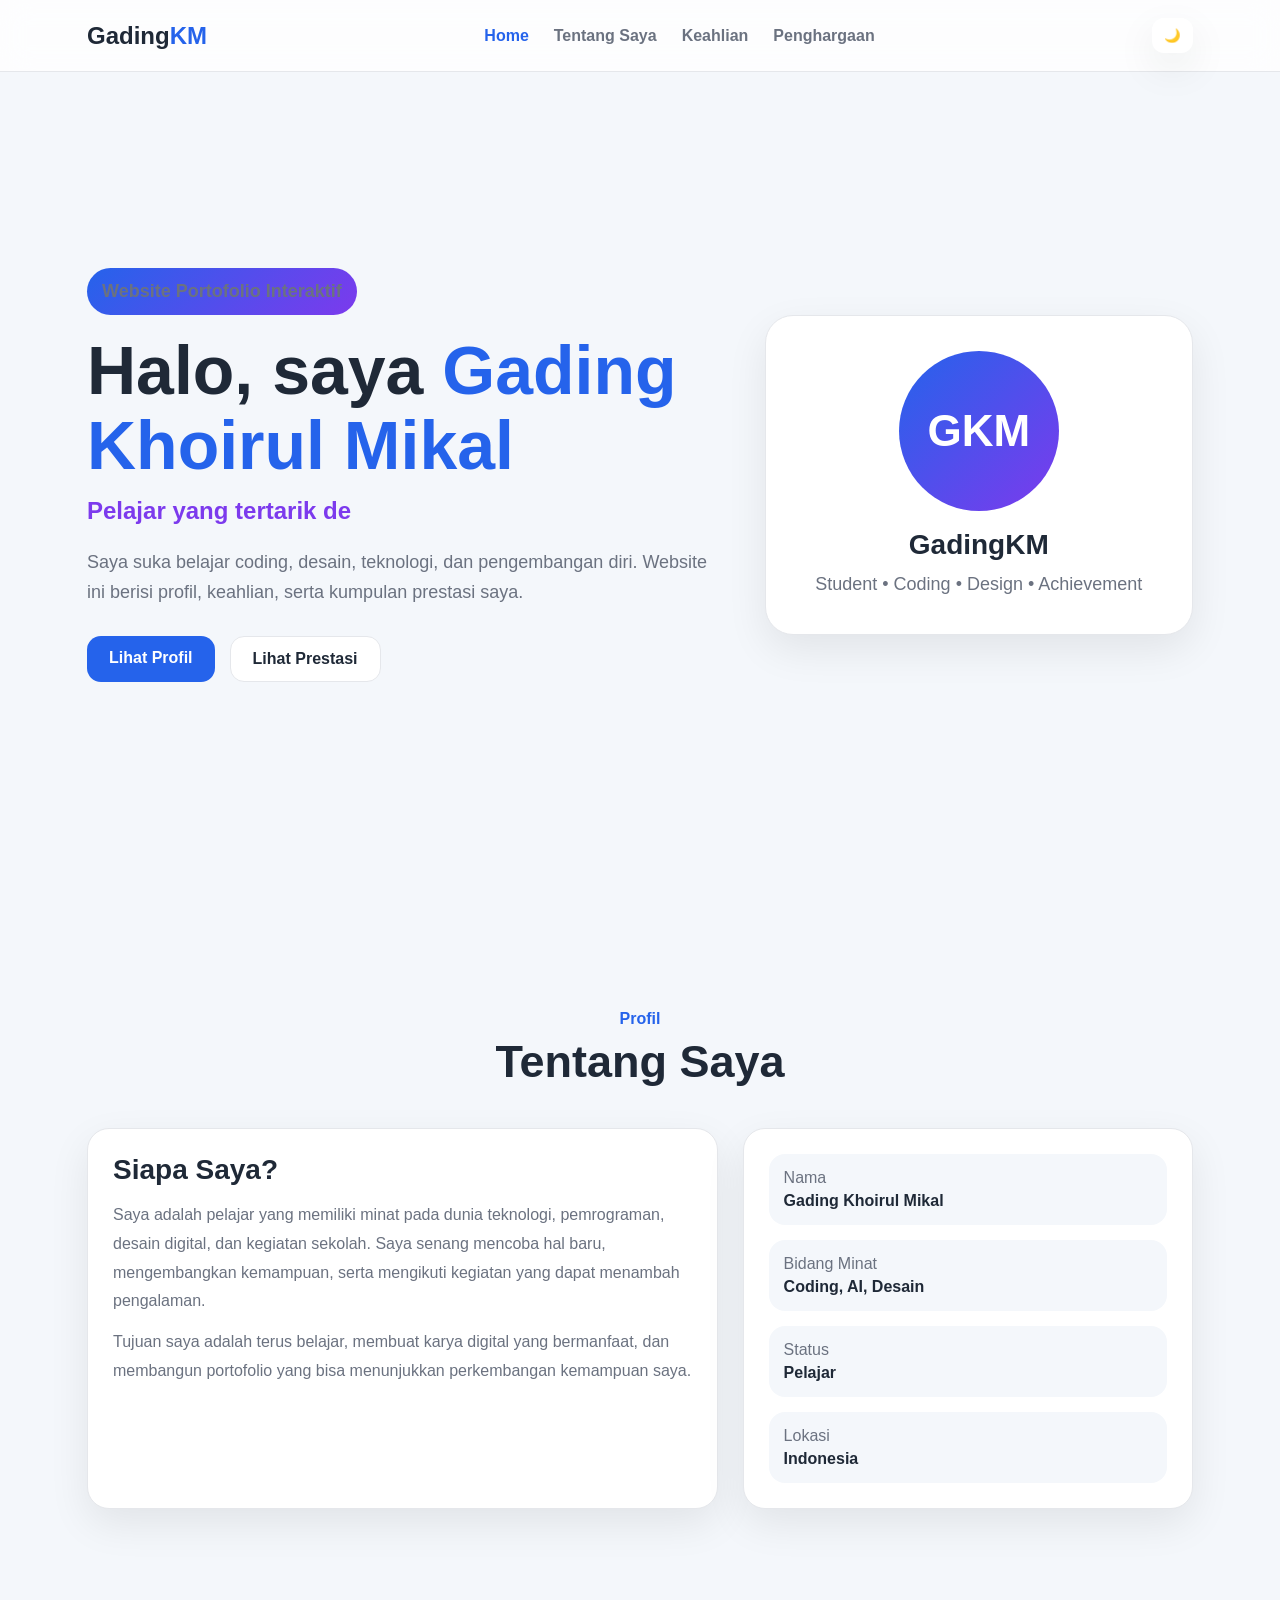
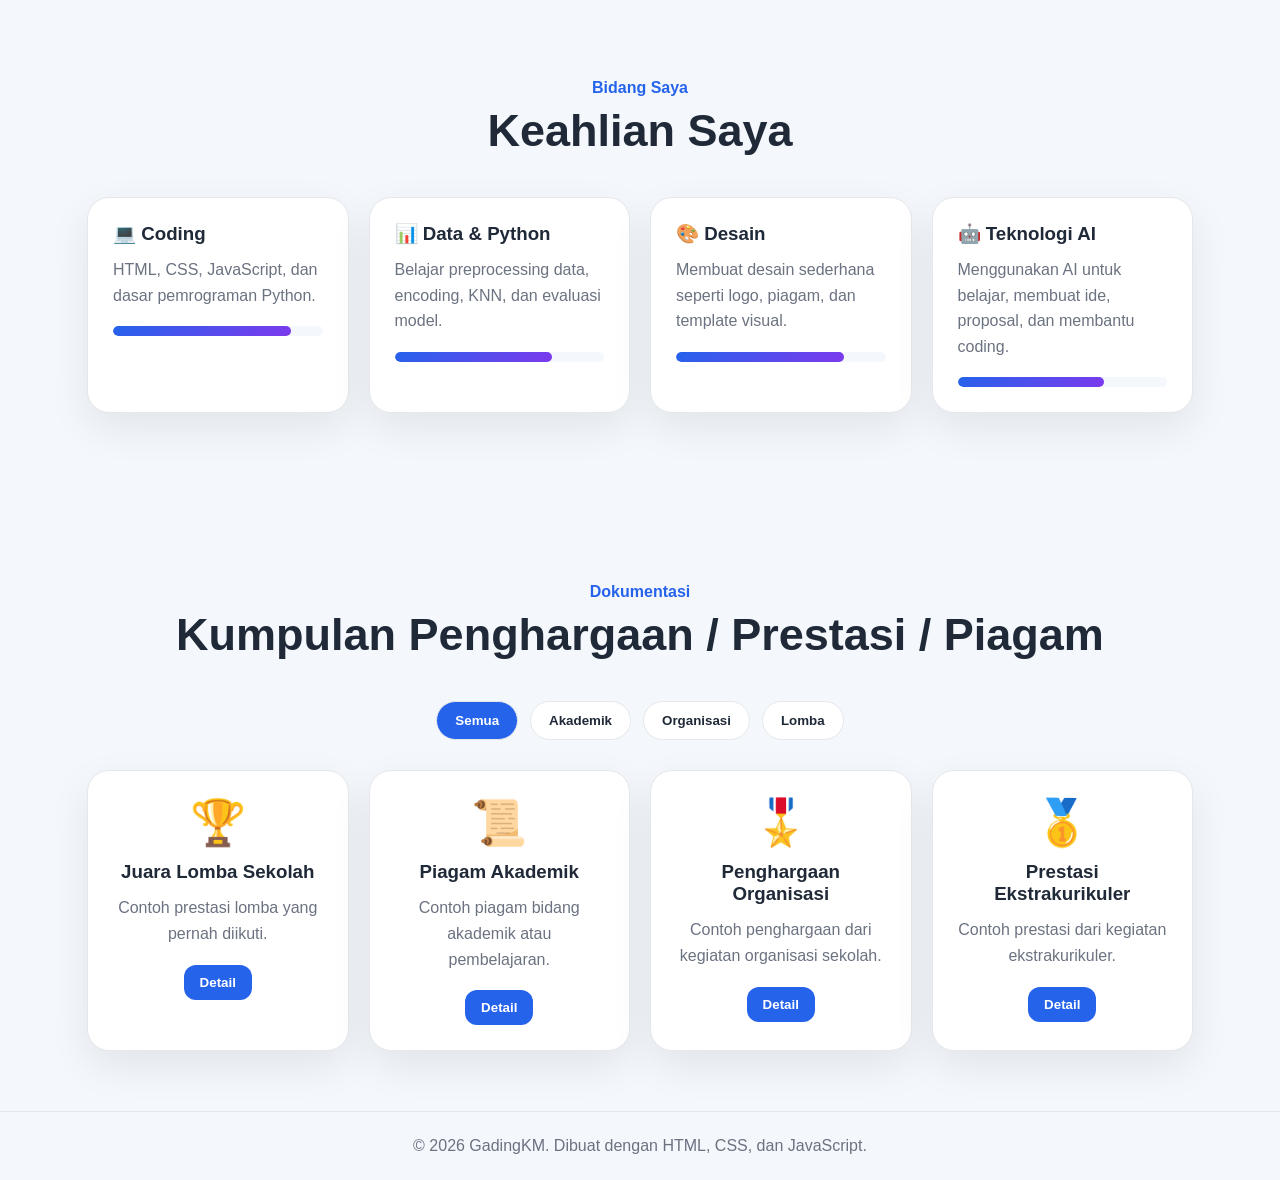
==== index.html @ 6a940c37 "Add files via upload" ====
<!DOCTYPE html>
<html lang="id">
<head>
  <meta charset="UTF-8" />
  <meta name="viewport" content="width=device-width, initial-scale=1.0" />
  <title>Portofolio GadingKM</title>
  <link rel="stylesheet" href="style.css" />
</head>
<body>

  <header class="header">
    <nav class="navbar">
      <a href="#home" class="logo">Gading<span>KM</span></a>

      <button class="menu-toggle" id="menuToggle">☰</button>

      <ul class="nav-menu" id="navMenu">
        <li><a href="#home" class="nav-link active">Home</a></li>
        <li><a href="#tentang" class="nav-link">Tentang Saya</a></li>
        <li><a href="#keahlian" class="nav-link">Keahlian</a></li>
        <li><a href="#prestasi" class="nav-link">Penghargaan</a></li>
      </ul>

      <button class="theme-btn" id="themeBtn">🌙</button>
    </nav>
  </header>

  <main>

    <!-- HOME -->
    <section class="hero section" id="home">
      <div class="hero-content reveal">
        <p class="badge">Website Portofolio Interaktif</p>
        <h1>Halo, saya <span>Gading Khoirul Mikal</span></h1>
        <h2 id="typingText">Pelajar yang tertarik dengan teknologi</h2>
        <p>
          Saya suka belajar coding, desain, teknologi, dan pengembangan diri.
          Website ini berisi profil, keahlian, serta kumpulan prestasi saya.
        </p>

        <div class="hero-buttons">
          <a href="#tentang" class="btn primary">Lihat Profil</a>
          <a href="#prestasi" class="btn secondary">Lihat Prestasi</a>
        </div>
      </div>

      <div class="hero-card reveal">
        <div class="profile-circle">GKM</div>
        <h3>GadingKM</h3>
        <p>Student • Coding • Design • Achievement</p>
      </div>
    </section>

    <!-- TENTANG SAYA -->
    <section class="section about" id="tentang">
      <div class="section-title reveal">
        <p>Profil</p>
        <h2>Tentang Saya</h2>
      </div>

      <div class="about-grid">
        <div class="about-text reveal">
          <h3>Siapa Saya?</h3>
          <p>
            Saya adalah pelajar yang memiliki minat pada dunia teknologi,
            pemrograman, desain digital, dan kegiatan sekolah. Saya senang
            mencoba hal baru, mengembangkan kemampuan, serta mengikuti kegiatan
            yang dapat menambah pengalaman.
          </p>
          <p>
            Tujuan saya adalah terus belajar, membuat karya digital yang bermanfaat,
            dan membangun portofolio yang bisa menunjukkan perkembangan kemampuan saya.
          </p>
        </div>

        <div class="info-box reveal">
          <div>
            <span>Nama</span>
            <b>Gading Khoirul Mikal</b>
          </div>
          <div>
            <span>Bidang Minat</span>
            <b>Coding, AI, Desain</b>
          </div>
          <div>
            <span>Status</span>
            <b>Pelajar</b>
          </div>
          <div>
            <span>Lokasi</span>
            <b>Indonesia</b>
          </div>
        </div>
      </div>
    </section>

    <!-- KEAHLIAN -->
    <section class="section skills" id="keahlian">
      <div class="section-title reveal">
        <p>Bidang Saya</p>
        <h2>Keahlian Saya</h2>
      </div>

      <div class="skill-grid">
        <div class="skill-card reveal">
          <h3>💻 Coding</h3>
          <p>HTML, CSS, JavaScript, dan dasar pemrograman Python.</p>
          <div class="progress"><span style="width: 85%"></span></div>
        </div>

        <div class="skill-card reveal">
          <h3>📊 Data & Python</h3>
          <p>Belajar preprocessing data, encoding, KNN, dan evaluasi model.</p>
          <div class="progress"><span style="width: 75%"></span></div>
        </div>

        <div class="skill-card reveal">
          <h3>🎨 Desain</h3>
          <p>Membuat desain sederhana seperti logo, piagam, dan template visual.</p>
          <div class="progress"><span style="width: 80%"></span></div>
        </div>

        <div class="skill-card reveal">
          <h3>🤖 Teknologi AI</h3>
          <p>Menggunakan AI untuk belajar, membuat ide, proposal, dan membantu coding.</p>
          <div class="progress"><span style="width: 70%"></span></div>
        </div>
      </div>
    </section>

    <!-- PRESTASI -->
    <section class="section awards" id="prestasi">
      <div class="section-title reveal">
        <p>Dokumentasi</p>
        <h2>Kumpulan Penghargaan / Prestasi / Piagam</h2>
      </div>

      <div class="filter-buttons reveal">
        <button class="filter-btn active" data-filter="semua">Semua</button>
        <button class="filter-btn" data-filter="akademik">Akademik</button>
        <button class="filter-btn" data-filter="organisasi">Organisasi</button>
        <button class="filter-btn" data-filter="lomba">Lomba</button>
      </div>

      <div class="award-grid">
        <div class="award-card reveal" data-category="lomba">
          <div class="award-icon">🏆</div>
          <h3>Juara Lomba Sekolah</h3>
          <p>Contoh prestasi lomba yang pernah diikuti.</p>
          <button onclick="openModal('Juara Lomba Sekolah', 'Isi dengan detail lomba, tahun, tingkat lomba, dan posisi juara.')">Detail</button>
        </div>

        <div class="award-card reveal" data-category="akademik">
          <div class="award-icon">📜</div>
          <h3>Piagam Akademik</h3>
          <p>Contoh piagam bidang akademik atau pembelajaran.</p>
          <button onclick="openModal('Piagam Akademik', 'Isi dengan nama penghargaan akademik, penyelenggara, dan tahun.')">Detail</button>
        </div>

        <div class="award-card reveal" data-category="organisasi">
          <div class="award-icon">🎖️</div>
          <h3>Penghargaan Organisasi</h3>
          <p>Contoh penghargaan dari kegiatan organisasi sekolah.</p>
          <button onclick="openModal('Penghargaan Organisasi', 'Isi dengan pengalaman organisasi, jabatan, dan kontribusi kamu.')">Detail</button>
        </div>

        <div class="award-card reveal" data-category="lomba">
          <div class="award-icon">🥇</div>
          <h3>Prestasi Ekstrakurikuler</h3>
          <p>Contoh prestasi dari kegiatan ekstrakurikuler.</p>
          <button onclick="openModal('Prestasi Ekstrakurikuler', 'Isi dengan nama ekstrakurikuler, lomba, dan hasil yang dicapai.')">Detail</button>
        </div>
      </div>
    </section>

  </main>

  <footer class="footer">
    <p>© 2026 GadingKM. Dibuat dengan HTML, CSS, dan JavaScript.</p>
  </footer>

  <!-- MODAL -->
  <div class="modal" id="modal">
    <div class="modal-content">
      <button class="close-btn" onclick="closeModal()">×</button>
      <h3 id="modalTitle"></h3>
      <p id="modalText"></p>
    </div>
  </div>

  <script src="script.js"></script>
</body>
</html>
---- style.css ----
* {
  margin: 0;
  padding: 0;
  box-sizing: border-box;
  font-family: 'Segoe UI', Arial, sans-serif;
}

:root {
  --bg: #f4f7fb;
  --card: #ffffff;
  --text: #1f2937;
  --muted: #6b7280;
  --primary: #2563eb;
  --secondary: #7c3aed;
  --border: #e5e7eb;
  --shadow: 0 15px 40px rgba(0,0,0,0.08);
}

body.dark {
  --bg: #0f172a;
  --card: #111827;
  --text: #f9fafb;
  --muted: #cbd5e1;
  --primary: #60a5fa;
  --secondary: #a78bfa;
  --border: #334155;
  --shadow: 0 15px 40px rgba(0,0,0,0.35);
}

html {
  scroll-behavior: smooth;
}

body {
  background: var(--bg);
  color: var(--text);
  transition: 0.3s;
}

.header {
  position: fixed;
  width: 100%;
  top: 0;
  z-index: 1000;
  background: rgba(255,255,255,0.78);
  backdrop-filter: blur(15px);
  border-bottom: 1px solid var(--border);
}

body.dark .header {
  background: rgba(15,23,42,0.78);
}

.navbar {
  max-width: 1150px;
  margin: auto;
  padding: 18px 22px;
  display: flex;
  justify-content: space-between;
  align-items: center;
}

.logo {
  text-decoration: none;
  color: var(--text);
  font-size: 24px;
  font-weight: 800;
}

.logo span {
  color: var(--primary);
}

.nav-menu {
  display: flex;
  list-style: none;
  gap: 25px;
}

.nav-link {
  text-decoration: none;
  color: var(--muted);
  font-weight: 600;
  transition: 0.3s;
}

.nav-link:hover,
.nav-link.active {
  color: var(--primary);
}

.theme-btn,
.menu-toggle {
  border: none;
  background: var(--card);
  color: var(--text);
  padding: 10px 12px;
  border-radius: 12px;
  cursor: pointer;
  box-shadow: var(--shadow);
}

.menu-toggle {
  display: none;
}

.section {
  max-width: 1150px;
  margin: auto;
  padding: 110px 22px 60px;
}

.hero {
  min-height: 100vh;
  display: grid;
  grid-template-columns: 1.5fr 1fr;
  align-items: center;
  gap: 35px;
}

.badge {
  display: inline-block;
  padding: 8px 15px;
  border-radius: 999px;
  background: linear-gradient(135deg, var(--primary), var(--secondary));
  color: white;
  font-weight: 700;
  margin-bottom: 18px;
}

.hero h1 {
  font-size: clamp(38px, 6vw, 68px);
  line-height: 1.1;
  margin-bottom: 14px;
}

.hero h1 span {
  color: var(--primary);
}

.hero h2 {
  color: var(--secondary);
  margin-bottom: 18px;
  min-height: 32px;
}

.hero p {
  color: var(--muted);
  font-size: 18px;
  line-height: 1.7;
}

.hero-buttons {
  display: flex;
  gap: 15px;
  margin-top: 28px;
  flex-wrap: wrap;
}

.btn {
  text-decoration: none;
  padding: 13px 22px;
  border-radius: 14px;
  font-weight: 700;
  transition: 0.3s;
}

.btn.primary {
  background: var(--primary);
  color: white;
}

.btn.secondary {
  background: var(--card);
  color: var(--text);
  border: 1px solid var(--border);
}

.btn:hover {
  transform: translateY(-4px);
}

.hero-card {
  background: var(--card);
  padding: 35px;
  border-radius: 28px;
  box-shadow: var(--shadow);
  text-align: center;
  border: 1px solid var(--border);
}

.profile-circle {
  width: 160px;
  height: 160px;
  margin: auto;
  border-radius: 50%;
  display: grid;
  place-items: center;
  font-size: 44px;
  font-weight: 900;
  color: white;
  background: linear-gradient(135deg, var(--primary), var(--secondary));
  margin-bottom: 18px;
}

.hero-card h3 {
  font-size: 28px;
  margin-bottom: 8px;
}

.section-title {
  text-align: center;
  margin-bottom: 40px;
}

.section-title p {
  color: var(--primary);
  font-weight: 800;
  margin-bottom: 8px;
}

.section-title h2 {
  font-size: clamp(30px, 4vw, 45px);
}

.about-grid {
  display: grid;
  grid-template-columns: 1.4fr 1fr;
  gap: 25px;
}

.about-text,
.info-box,
.skill-card,
.award-card {
  background: var(--card);
  border: 1px solid var(--border);
  border-radius: 22px;
  padding: 25px;
  box-shadow: var(--shadow);
}

.about-text h3 {
  font-size: 28px;
  margin-bottom: 15px;
}

.about-text p {
  color: var(--muted);
  line-height: 1.8;
  margin-bottom: 12px;
}

.info-box {
  display: grid;
  gap: 15px;
}

.info-box div {
  padding: 15px;
  border-radius: 16px;
  background: var(--bg);
}

.info-box span {
  display: block;
  color: var(--muted);
  margin-bottom: 5px;
}

.skill-grid,
.award-grid {
  display: grid;
  grid-template-columns: repeat(4, 1fr);
  gap: 20px;
}

.skill-card h3,
.award-card h3 {
  margin-bottom: 12px;
}

.skill-card p,
.award-card p {
  color: var(--muted);
  line-height: 1.6;
}

.progress {
  width: 100%;
  height: 10px;
  background: var(--bg);
  border-radius: 999px;
  margin-top: 18px;
  overflow: hidden;
}

.progress span {
  display: block;
  height: 100%;
  background: linear-gradient(135deg, var(--primary), var(--secondary));
  border-radius: 999px;
}

.filter-buttons {
  display: flex;
  justify-content: center;
  flex-wrap: wrap;
  gap: 12px;
  margin-bottom: 30px;
}

.filter-btn {
  border: 1px solid var(--border);
  background: var(--card);
  color: var(--text);
  padding: 11px 18px;
  border-radius: 999px;
  cursor: pointer;
  font-weight: 700;
  transition: 0.3s;
}

.filter-btn.active,
.filter-btn:hover {
  background: var(--primary);
  color: white;
}

.award-card {
  text-align: center;
  transition: 0.3s;
}

.award-card:hover {
  transform: translateY(-7px);
}

.award-icon {
  font-size: 45px;
  margin-bottom: 12px;
}

.award-card button {
  margin-top: 18px;
  border: none;
  background: var(--primary);
  color: white;
  padding: 10px 16px;
  border-radius: 12px;
  cursor: pointer;
  font-weight: 700;
}

.footer {
  text-align: center;
  padding: 25px;
  color: var(--muted);
  border-top: 1px solid var(--border);
}

.modal {
  position: fixed;
  inset: 0;
  background: rgba(0,0,0,0.55);
  display: none;
  align-items: center;
  justify-content: center;
  z-index: 2000;
  padding: 20px;
}

.modal.show {
  display: flex;
}

.modal-content {
  width: min(520px, 100%);
  background: var(--card);
  color: var(--text);
  padding: 30px;
  border-radius: 24px;
  position: relative;
  box-shadow: var(--shadow);
}

.modal-content h3 {
  margin-bottom: 12px;
  color: var(--primary);
}

.modal-content p {
  color: var(--muted);
  line-height: 1.7;
}

.close-btn {
  position: absolute;
  right: 18px;
  top: 14px;
  border: none;
  background: transparent;
  color: var(--text);
  font-size: 30px;
  cursor: pointer;
}

.reveal {
  opacity: 0;
  transform: translateY(30px);
  transition: 0.8s;
}

.reveal.active {
  opacity: 1;
  transform: translateY(0);
}

@media (max-width: 900px) {
  .hero,
  .about-grid {
    grid-template-columns: 1fr;
  }

  .skill-grid,
  .award-grid {
    grid-template-columns: repeat(2, 1fr);
  }

  .hero {
    padding-top: 130px;
    text-align: center;
  }

  .hero-buttons {
    justify-content: center;
  }
}

@media (max-width: 650px) {
  .menu-toggle {
    display: block;
  }

  .nav-menu {
    position: absolute;
    top: 72px;
    right: 20px;
    width: 220px;
    background: var(--card);
    border: 1px solid var(--border);
    border-radius: 18px;
    box-shadow: var(--shadow);
    flex-direction: column;
    padding: 18px;
    display: none;
  }

  .nav-menu.show {
    display: flex;
  }

  .skill-grid,
  .award-grid {
    grid-template-columns: 1fr;
  }

  .section {
    padding-left: 18px;
    padding-right: 18px;
  }
}
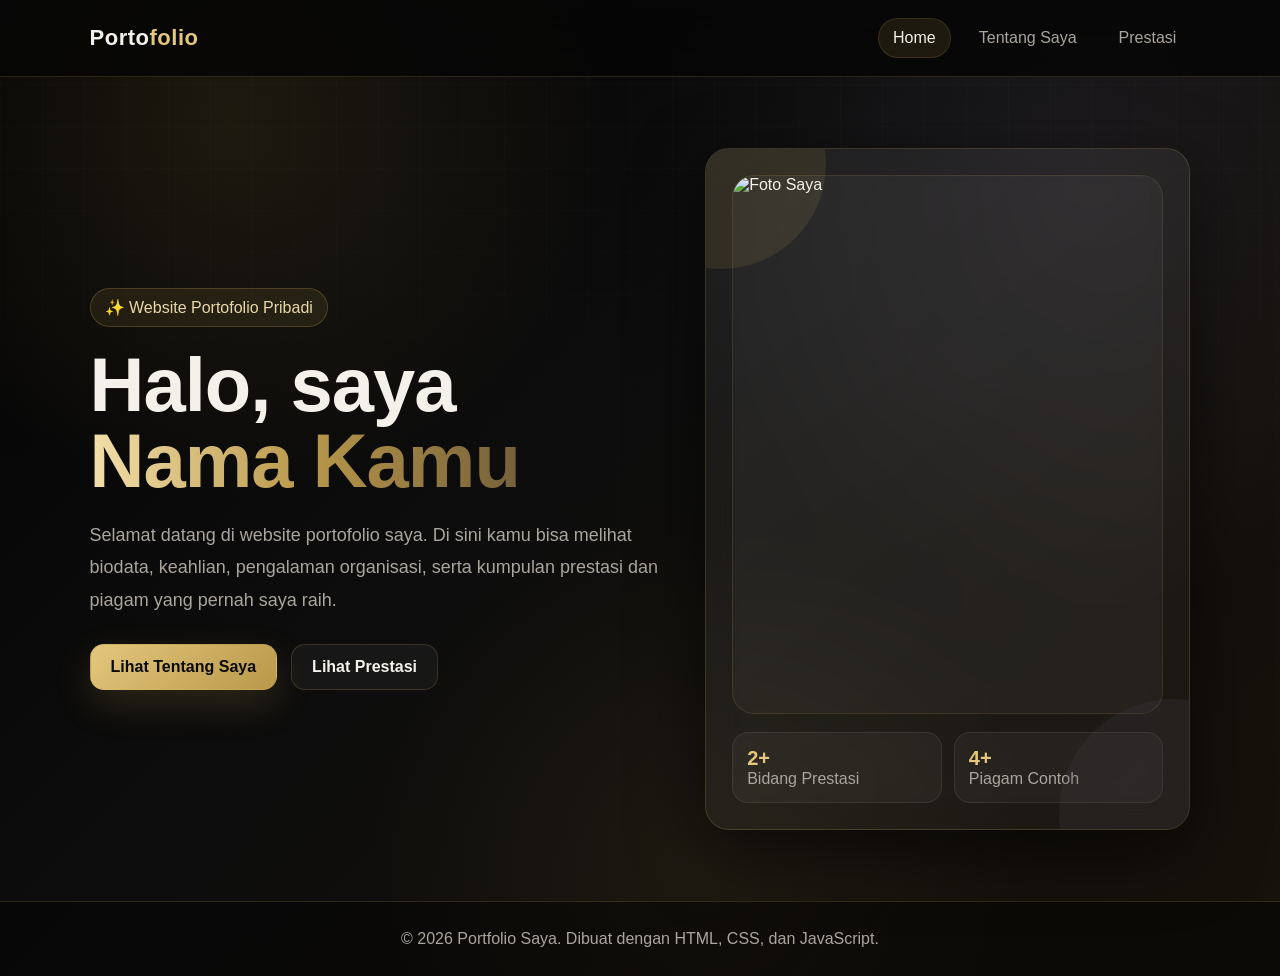
==== commit 802c8482: "Add files via upload" ====
--- a/index.html
+++ b/index.html
@@ -1,193 +1,56 @@
 <!DOCTYPE html>
 <html lang="id">
 <head>
-  <meta charset="UTF-8" />
-  <meta name="viewport" content="width=device-width, initial-scale=1.0" />
-  <title>Portofolio GadingKM</title>
-  <link rel="stylesheet" href="style.css" />
+  <meta charset="UTF-8">
+  <meta name="viewport" content="width=device-width, initial-scale=1.0">
+  <title>Home | Website Portofolio</title>
+  <link rel="stylesheet" href="style.css">
 </head>
 <body>
 
-  <header class="header">
-    <nav class="navbar">
-      <a href="#home" class="logo">Gading<span>KM</span></a>
+<header class="navbar">
+  <a class="logo" href="index.html">Porto<span>folio</span></a>
+  <button class="menu-toggle" aria-label="Buka menu">☰</button>
+  <nav class="nav-links">
+    <a href="index.html">Home</a>
+    <a href="tentang.html">Tentang Saya</a>
+    <a href="prestasi.html">Prestasi</a>
+  </nav>
+</header>
 
-      <button class="menu-toggle" id="menuToggle">☰</button>
 
-      <ul class="nav-menu" id="navMenu">
-        <li><a href="#home" class="nav-link active">Home</a></li>
-        <li><a href="#tentang" class="nav-link">Tentang Saya</a></li>
-        <li><a href="#keahlian" class="nav-link">Keahlian</a></li>
-        <li><a href="#prestasi" class="nav-link">Penghargaan</a></li>
-      </ul>
-
-      <button class="theme-btn" id="themeBtn">🌙</button>
-    </nav>
-  </header>
-
-  <main>
-
-    <!-- HOME -->
-    <section class="hero section" id="home">
-      <div class="hero-content reveal">
-        <p class="badge">Website Portofolio Interaktif</p>
-        <h1>Halo, saya <span>Gading Khoirul Mikal</span></h1>
-        <h2 id="typingText">Pelajar yang tertarik dengan teknologi</h2>
-        <p>
-          Saya suka belajar coding, desain, teknologi, dan pengembangan diri.
-          Website ini berisi profil, keahlian, serta kumpulan prestasi saya.
-        </p>
-
-        <div class="hero-buttons">
-          <a href="#tentang" class="btn primary">Lihat Profil</a>
-          <a href="#prestasi" class="btn secondary">Lihat Prestasi</a>
-        </div>
-      </div>
-
-      <div class="hero-card reveal">
-        <div class="profile-circle">GKM</div>
-        <h3>GadingKM</h3>
-        <p>Student • Coding • Design • Achievement</p>
+  <main class="container hero">
+    <section>
+      <div class="badge">✨ Website Portofolio Pribadi</div>
+      <h1>Halo, saya <span class="gradient-text" data-profile-name>Nama Kamu</span></h1>
+      <p>
+        Selamat datang di website portofolio saya. Di sini kamu bisa melihat
+        biodata, keahlian, pengalaman organisasi, serta kumpulan prestasi dan piagam
+        yang pernah saya raih.
+      </p>
+      <div class="hero-actions">
+        <a class="btn primary" href="tentang.html">Lihat Tentang Saya</a>
+        <a class="btn secondary" href="prestasi.html">Lihat Prestasi</a>
       </div>
     </section>
 
-    <!-- TENTANG SAYA -->
-    <section class="section about" id="tentang">
-      <div class="section-title reveal">
-        <p>Profil</p>
-        <h2>Tentang Saya</h2>
+    <aside class="hero-card">
+      <div class="profile-preview">
+        <img data-profile-photo src="assets/foto-saya.svg" alt="Foto Saya">
       </div>
-
-      <div class="about-grid">
-        <div class="about-text reveal">
-          <h3>Siapa Saya?</h3>
-          <p>
-            Saya adalah pelajar yang memiliki minat pada dunia teknologi,
-            pemrograman, desain digital, dan kegiatan sekolah. Saya senang
-            mencoba hal baru, mengembangkan kemampuan, serta mengikuti kegiatan
-            yang dapat menambah pengalaman.
-          </p>
-          <p>
-            Tujuan saya adalah terus belajar, membuat karya digital yang bermanfaat,
-            dan membangun portofolio yang bisa menunjukkan perkembangan kemampuan saya.
-          </p>
-        </div>
-
-        <div class="info-box reveal">
-          <div>
-            <span>Nama</span>
-            <b>Gading Khoirul Mikal</b>
-          </div>
-          <div>
-            <span>Bidang Minat</span>
-            <b>Coding, AI, Desain</b>
-          </div>
-          <div>
-            <span>Status</span>
-            <b>Pelajar</b>
-          </div>
-          <div>
-            <span>Lokasi</span>
-            <b>Indonesia</b>
-          </div>
-        </div>
+      <div class="small-info">
+        <div><b>2+</b><span>Bidang Prestasi</span></div>
+        <div><b>4+</b><span>Piagam Contoh</span></div>
       </div>
-    </section>
-
-    <!-- KEAHLIAN -->
-    <section class="section skills" id="keahlian">
-      <div class="section-title reveal">
-        <p>Bidang Saya</p>
-        <h2>Keahlian Saya</h2>
-      </div>
-
-      <div class="skill-grid">
-        <div class="skill-card reveal">
-          <h3>💻 Coding</h3>
-          <p>HTML, CSS, JavaScript, dan dasar pemrograman Python.</p>
-          <div class="progress"><span style="width: 85%"></span></div>
-        </div>
-
-        <div class="skill-card reveal">
-          <h3>📊 Data & Python</h3>
-          <p>Belajar preprocessing data, encoding, KNN, dan evaluasi model.</p>
-          <div class="progress"><span style="width: 75%"></span></div>
-        </div>
-
-        <div class="skill-card reveal">
-          <h3>🎨 Desain</h3>
-          <p>Membuat desain sederhana seperti logo, piagam, dan template visual.</p>
-          <div class="progress"><span style="width: 80%"></span></div>
-        </div>
-
-        <div class="skill-card reveal">
-          <h3>🤖 Teknologi AI</h3>
-          <p>Menggunakan AI untuk belajar, membuat ide, proposal, dan membantu coding.</p>
-          <div class="progress"><span style="width: 70%"></span></div>
-        </div>
-      </div>
-    </section>
-
-    <!-- PRESTASI -->
-    <section class="section awards" id="prestasi">
-      <div class="section-title reveal">
-        <p>Dokumentasi</p>
-        <h2>Kumpulan Penghargaan / Prestasi / Piagam</h2>
-      </div>
-
-      <div class="filter-buttons reveal">
-        <button class="filter-btn active" data-filter="semua">Semua</button>
-        <button class="filter-btn" data-filter="akademik">Akademik</button>
-        <button class="filter-btn" data-filter="organisasi">Organisasi</button>
-        <button class="filter-btn" data-filter="lomba">Lomba</button>
-      </div>
-
-      <div class="award-grid">
-        <div class="award-card reveal" data-category="lomba">
-          <div class="award-icon">🏆</div>
-          <h3>Juara Lomba Sekolah</h3>
-          <p>Contoh prestasi lomba yang pernah diikuti.</p>
-          <button onclick="openModal('Juara Lomba Sekolah', 'Isi dengan detail lomba, tahun, tingkat lomba, dan posisi juara.')">Detail</button>
-        </div>
-
-        <div class="award-card reveal" data-category="akademik">
-          <div class="award-icon">📜</div>
-          <h3>Piagam Akademik</h3>
-          <p>Contoh piagam bidang akademik atau pembelajaran.</p>
-          <button onclick="openModal('Piagam Akademik', 'Isi dengan nama penghargaan akademik, penyelenggara, dan tahun.')">Detail</button>
-        </div>
-
-        <div class="award-card reveal" data-category="organisasi">
-          <div class="award-icon">🎖️</div>
-          <h3>Penghargaan Organisasi</h3>
-          <p>Contoh penghargaan dari kegiatan organisasi sekolah.</p>
-          <button onclick="openModal('Penghargaan Organisasi', 'Isi dengan pengalaman organisasi, jabatan, dan kontribusi kamu.')">Detail</button>
-        </div>
-
-        <div class="award-card reveal" data-category="lomba">
-          <div class="award-icon">🥇</div>
-          <h3>Prestasi Ekstrakurikuler</h3>
-          <p>Contoh prestasi dari kegiatan ekstrakurikuler.</p>
-          <button onclick="openModal('Prestasi Ekstrakurikuler', 'Isi dengan nama ekstrakurikuler, lomba, dan hasil yang dicapai.')">Detail</button>
-        </div>
-      </div>
-    </section>
-
+    </aside>
   </main>
 
-  <footer class="footer">
-    <p>© 2026 GadingKM. Dibuat dengan HTML, CSS, dan JavaScript.</p>
-  </footer>
 
-  <!-- MODAL -->
-  <div class="modal" id="modal">
-    <div class="modal-content">
-      <button class="close-btn" onclick="closeModal()">×</button>
-      <h3 id="modalTitle"></h3>
-      <p id="modalText"></p>
-    </div>
-  </div>
+<footer class="footer">
+  <p>© 2026 Portfolio Saya. Dibuat dengan HTML, CSS, dan JavaScript.</p>
+</footer>
 
+  <script src="data.js"></script>
   <script src="script.js"></script>
 </body>
 </html>
--- a/style.css
+++ b/style.css
@@ -1,30 +1,26 @@
+:root {
+  --bg: #050505;
+  --bg-soft: #0c0c0c;
+  --card: rgba(255, 255, 255, 0.055);
+  --card-hover: rgba(255, 255, 255, 0.085);
+  --card-solid: #101010;
+  --line: rgba(214, 181, 108, 0.18);
+  --line-soft: rgba(255, 255, 255, 0.08);
+  --text: #f4f1ea;
+  --muted: #aaa69d;
+  --dark: #080808;
+  --primary: #b9984a;
+  --primary-soft: #e4c77c;
+  --secondary: #4b4655;
+  --accent: #2a2134;
+  --radius: 24px;
+  --shadow: 0 22px 70px rgba(0, 0, 0, 0.58);
+}
+
 * {
+  box-sizing: border-box;
   margin: 0;
   padding: 0;
-  box-sizing: border-box;
-  font-family: 'Segoe UI', Arial, sans-serif;
-}
-
-:root {
-  --bg: #f4f7fb;
-  --card: #ffffff;
-  --text: #1f2937;
-  --muted: #6b7280;
-  --primary: #2563eb;
-  --secondary: #7c3aed;
-  --border: #e5e7eb;
-  --shadow: 0 15px 40px rgba(0,0,0,0.08);
-}
-
-body.dark {
-  --bg: #0f172a;
-  --card: #111827;
-  --text: #f9fafb;
-  --muted: #cbd5e1;
-  --primary: #60a5fa;
-  --secondary: #a78bfa;
-  --border: #334155;
-  --shadow: 0 15px 40px rgba(0,0,0,0.35);
 }
 
 html {
@@ -32,441 +28,509 @@
 }
 
 body {
-  background: var(--bg);
+  font-family: Arial, Helvetica, sans-serif;
+  background:
+    radial-gradient(circle at 18% 12%, rgba(185, 152, 74, 0.13), transparent 28%),
+    radial-gradient(circle at 85% 18%, rgba(76, 70, 85, 0.22), transparent 32%),
+    radial-gradient(circle at 55% 88%, rgba(185, 152, 74, 0.08), transparent 30%),
+    linear-gradient(135deg, #030303 0%, #0d0d0d 45%, #17120a 100%);
   color: var(--text);
-  transition: 0.3s;
-}
-
-.header {
+  min-height: 100vh;
+}
+
+body::before {
+  content: "";
   position: fixed;
-  width: 100%;
+  inset: 0;
+  pointer-events: none;
+  background-image:
+    linear-gradient(rgba(255,255,255,0.025) 1px, transparent 1px),
+    linear-gradient(90deg, rgba(255,255,255,0.025) 1px, transparent 1px);
+  background-size: 42px 42px;
+  mask-image: linear-gradient(to bottom, rgba(0,0,0,.75), transparent 80%);
+}
+
+a {
+  color: inherit;
+  text-decoration: none;
+}
+
+img {
+  max-width: 100%;
+  display: block;
+}
+
+.navbar {
+  position: sticky;
   top: 0;
-  z-index: 1000;
-  background: rgba(255,255,255,0.78);
-  backdrop-filter: blur(15px);
-  border-bottom: 1px solid var(--border);
-}
-
-body.dark .header {
-  background: rgba(15,23,42,0.78);
-}
-
-.navbar {
-  max-width: 1150px;
-  margin: auto;
-  padding: 18px 22px;
+  z-index: 20;
   display: flex;
+  align-items: center;
   justify-content: space-between;
+  gap: 18px;
+  padding: 18px 7%;
+  background: rgba(5, 5, 5, 0.82);
+  backdrop-filter: blur(18px);
+  border-bottom: 1px solid var(--line);
+}
+
+.logo {
+  font-size: 22px;
+  font-weight: 800;
+  letter-spacing: 0.5px;
+}
+
+.logo span {
+  color: var(--primary-soft);
+}
+
+.nav-links {
+  display: flex;
   align-items: center;
-}
-
-.logo {
-  text-decoration: none;
+  gap: 14px;
+}
+
+.nav-links a {
+  padding: 10px 14px;
+  border-radius: 999px;
+  color: var(--muted);
+  transition: 0.25s;
+}
+
+.nav-links a:hover,
+.nav-links a.active {
   color: var(--text);
-  font-size: 24px;
-  font-weight: 800;
-}
-
-.logo span {
-  color: var(--primary);
-}
-
-.nav-menu {
-  display: flex;
-  list-style: none;
-  gap: 25px;
-}
-
-.nav-link {
-  text-decoration: none;
-  color: var(--muted);
-  font-weight: 600;
-  transition: 0.3s;
-}
-
-.nav-link:hover,
-.nav-link.active {
-  color: var(--primary);
-}
-
-.theme-btn,
-.menu-toggle {
-  border: none;
-  background: var(--card);
-  color: var(--text);
-  padding: 10px 12px;
-  border-radius: 12px;
-  cursor: pointer;
-  box-shadow: var(--shadow);
+  background: rgba(185, 152, 74, 0.13);
+  border: 1px solid rgba(185, 152, 74, 0.18);
 }
 
 .menu-toggle {
   display: none;
-}
-
-.section {
-  max-width: 1150px;
+  background: transparent;
+  color: var(--text);
+  border: 0;
+  font-size: 30px;
+  cursor: pointer;
+}
+
+.container {
+  width: min(1120px, 86%);
   margin: auto;
-  padding: 110px 22px 60px;
+  position: relative;
 }
 
 .hero {
-  min-height: 100vh;
-  display: grid;
-  grid-template-columns: 1.5fr 1fr;
+  min-height: calc(100vh - 76px);
+  display: grid;
+  grid-template-columns: 1.08fr 0.92fr;
   align-items: center;
-  gap: 35px;
+  gap: 46px;
+  padding: 70px 0;
 }
 
 .badge {
-  display: inline-block;
-  padding: 8px 15px;
+  display: inline-flex;
+  align-items: center;
+  gap: 8px;
+  padding: 9px 14px;
   border-radius: 999px;
-  background: linear-gradient(135deg, var(--primary), var(--secondary));
-  color: white;
-  font-weight: 700;
-  margin-bottom: 18px;
-}
-
-.hero h1 {
-  font-size: clamp(38px, 6vw, 68px);
-  line-height: 1.1;
-  margin-bottom: 14px;
-}
-
-.hero h1 span {
-  color: var(--primary);
-}
-
-.hero h2 {
-  color: var(--secondary);
-  margin-bottom: 18px;
-  min-height: 32px;
-}
-
-.hero p {
+  background: rgba(185, 152, 74, 0.11);
+  border: 1px solid rgba(185, 152, 74, 0.28);
+  color: #e9d8aa;
+  margin-bottom: 20px;
+}
+
+.hero h1,
+.page-title {
+  font-size: clamp(38px, 6vw, 76px);
+  line-height: 1;
+  margin-bottom: 20px;
+  letter-spacing: -1px;
+}
+
+.gradient-text {
+  background: linear-gradient(90deg, #f3dfaa, #b9984a, #75603a);
+  -webkit-background-clip: text;
+  color: transparent;
+}
+
+.hero p,
+.page-subtitle {
   color: var(--muted);
   font-size: 18px;
-  line-height: 1.7;
-}
-
-.hero-buttons {
+  line-height: 1.8;
+  max-width: 680px;
+}
+
+.hero-actions,
+.card-actions {
   display: flex;
-  gap: 15px;
+  flex-wrap: wrap;
+  gap: 14px;
   margin-top: 28px;
-  flex-wrap: wrap;
 }
 
 .btn {
-  text-decoration: none;
-  padding: 13px 22px;
+  display: inline-flex;
+  justify-content: center;
+  align-items: center;
+  padding: 13px 20px;
   border-radius: 14px;
   font-weight: 700;
-  transition: 0.3s;
+  border: 1px solid rgba(185, 152, 74, 0.22);
+  transition: 0.25s;
 }
 
 .btn.primary {
-  background: var(--primary);
-  color: white;
+  color: #0a0a0a;
+  background: linear-gradient(135deg, #e4c77c, #b9984a);
+  box-shadow: 0 14px 36px rgba(185, 152, 74, 0.20);
 }
 
 .btn.secondary {
-  background: var(--card);
+  background: rgba(255, 255, 255, 0.045);
   color: var(--text);
-  border: 1px solid var(--border);
 }
 
 .btn:hover {
-  transform: translateY(-4px);
+  transform: translateY(-3px);
+  border-color: rgba(228, 199, 124, 0.50);
+}
+
+.hero-card,
+.glass-card {
+  background: linear-gradient(145deg, rgba(255, 255, 255, 0.07), rgba(255, 255, 255, 0.03));
+  border: 1px solid var(--line);
+  border-radius: var(--radius);
+  box-shadow: var(--shadow);
+  backdrop-filter: blur(18px);
 }
 
 .hero-card {
-  background: var(--card);
-  padding: 35px;
-  border-radius: 28px;
+  padding: 26px;
+  position: relative;
+  overflow: hidden;
+}
+
+.hero-card::before {
+  content: "";
+  position: absolute;
+  inset: -90px auto auto -90px;
+  width: 210px;
+  height: 210px;
+  border-radius: 50%;
+  background: rgba(185, 152, 74, 0.13);
+}
+
+.hero-card::after {
+  content: "";
+  position: absolute;
+  right: -100px;
+  bottom: -100px;
+  width: 230px;
+  height: 230px;
+  border-radius: 50%;
+  background: rgba(76, 70, 85, 0.20);
+}
+
+.profile-preview {
+  position: relative;
+  border-radius: 22px;
+  overflow: hidden;
+  aspect-ratio: 4 / 5;
+  background: rgba(255, 255, 255, 0.04);
+  border: 1px solid rgba(185, 152, 74, 0.16);
+}
+
+.profile-preview img {
+  width: 100%;
+  height: 100%;
+  object-fit: cover;
+}
+
+.small-info {
+  margin-top: 18px;
+  display: grid;
+  grid-template-columns: 1fr 1fr;
+  gap: 12px;
+}
+
+.small-info div {
+  padding: 14px;
+  border-radius: 16px;
+  background: rgba(255, 255, 255, 0.045);
+  border: 1px solid var(--line-soft);
+}
+
+.small-info b {
+  display: block;
+  font-size: 20px;
+  color: var(--primary-soft);
+}
+
+.small-info span {
+  color: var(--muted);
+}
+
+.page-header {
+  padding: 70px 0 28px;
+  text-align: center;
+}
+
+.about-grid {
+  display: grid;
+  grid-template-columns: 0.9fr 1.1fr;
+  gap: 34px;
+  align-items: stretch;
+  padding: 30px 0 80px;
+}
+
+.photo-box,
+.info-box {
+  padding: 24px;
+}
+
+.photo-box img {
+  width: 100%;
+  height: 100%;
+  min-height: 520px;
+  object-fit: cover;
+  border-radius: 20px;
+  border: 1px solid rgba(185, 152, 74, 0.20);
+}
+
+.info-box h2 {
+  color: #f0dfb0;
+}
+
+.info-list {
+  display: grid;
+  gap: 14px;
+  margin-top: 24px;
+}
+
+.info-item {
+  display: grid;
+  grid-template-columns: 160px 1fr;
+  gap: 14px;
+  padding: 16px;
+  border-radius: 16px;
+  background: rgba(255, 255, 255, 0.045);
+  border: 1px solid var(--line-soft);
+}
+
+.info-item span:first-child {
+  color: var(--primary-soft);
+  font-weight: 800;
+}
+
+.info-item span:last-child {
+  color: #e8e2d5;
+}
+
+.menu-prestasi {
+  display: grid;
+  grid-template-columns: 1fr 1fr;
+  gap: 26px;
+  padding: 40px 0 90px;
+}
+
+.choice-card {
+  min-height: 360px;
+  padding: 34px;
+  border-radius: var(--radius);
+  position: relative;
+  overflow: hidden;
+  background: linear-gradient(145deg, rgba(255, 255, 255, 0.065), rgba(255, 255, 255, 0.025));
+  border: 1px solid var(--line);
   box-shadow: var(--shadow);
-  text-align: center;
-  border: 1px solid var(--border);
-}
-
-.profile-circle {
-  width: 160px;
-  height: 160px;
-  margin: auto;
-  border-radius: 50%;
-  display: grid;
-  place-items: center;
-  font-size: 44px;
-  font-weight: 900;
-  color: white;
-  background: linear-gradient(135deg, var(--primary), var(--secondary));
+  transition: 0.28s;
+}
+
+.choice-card::before {
+  content: "";
+  position: absolute;
+  width: 240px;
+  height: 240px;
+  right: -80px;
+  top: -80px;
+  border-radius: 999px;
+  background: linear-gradient(135deg, rgba(185, 152, 74, 0.22), rgba(76, 70, 85, 0.16));
+}
+
+.choice-card::after {
+  content: "";
+  position: absolute;
+  inset: auto 30px 30px 30px;
+  height: 1px;
+  background: linear-gradient(90deg, transparent, rgba(228, 199, 124, 0.45), transparent);
+}
+
+.choice-card h2 {
+  position: relative;
+  font-size: clamp(32px, 5vw, 52px);
   margin-bottom: 18px;
-}
-
-.hero-card h3 {
-  font-size: 28px;
-  margin-bottom: 8px;
-}
-
-.section-title {
-  text-align: center;
-  margin-bottom: 40px;
-}
-
-.section-title p {
-  color: var(--primary);
-  font-weight: 800;
-  margin-bottom: 8px;
-}
-
-.section-title h2 {
-  font-size: clamp(30px, 4vw, 45px);
-}
-
-.about-grid {
-  display: grid;
-  grid-template-columns: 1.4fr 1fr;
-  gap: 25px;
-}
-
-.about-text,
-.info-box,
-.skill-card,
-.award-card {
-  background: var(--card);
-  border: 1px solid var(--border);
-  border-radius: 22px;
-  padding: 25px;
-  box-shadow: var(--shadow);
-}
-
-.about-text h3 {
-  font-size: 28px;
-  margin-bottom: 15px;
-}
-
-.about-text p {
+  color: #f1e5c2;
+}
+
+.choice-card p {
+  position: relative;
   color: var(--muted);
   line-height: 1.8;
-  margin-bottom: 12px;
-}
-
-.info-box {
-  display: grid;
-  gap: 15px;
-}
-
-.info-box div {
-  padding: 15px;
-  border-radius: 16px;
-  background: var(--bg);
-}
-
-.info-box span {
-  display: block;
+  max-width: 430px;
+}
+
+.choice-card:hover {
+  transform: translateY(-8px);
+  border-color: rgba(228, 199, 124, 0.45);
+  background: var(--card-hover);
+}
+
+.award-grid {
+  display: grid;
+  grid-template-columns: repeat(2, 1fr);
+  gap: 26px;
+  padding: 36px 0 90px;
+}
+
+.award-card {
+  background: linear-gradient(145deg, #101010, #171717);
+  color: var(--text);
+  border-radius: 24px;
+  overflow: hidden;
+  box-shadow: var(--shadow);
+  border: 1px solid var(--line);
+}
+
+.award-image {
+  width: 100%;
+  aspect-ratio: 3 / 2;
+  background: #0d0d0d;
+  object-fit: cover;
+  cursor: pointer;
+  border-bottom: 1px solid rgba(185, 152, 74, 0.20);
+}
+
+.award-body {
+  padding: 22px;
+}
+
+.award-body h3 {
+  font-size: 23px;
+  margin-bottom: 8px;
+  color: #f2e7c8;
+}
+
+.year {
+  display: inline-flex;
+  padding: 7px 12px;
+  border-radius: 999px;
+  background: rgba(185, 152, 74, 0.13);
+  color: #e4c77c;
+  border: 1px solid rgba(185, 152, 74, 0.22);
+  font-weight: 800;
+}
+
+.back-row {
+  padding-bottom: 30px;
+}
+
+.empty-note {
+  padding: 24px;
+  border-radius: 18px;
+  background: rgba(255, 255, 255, 0.055);
   color: var(--muted);
-  margin-bottom: 5px;
-}
-
-.skill-grid,
-.award-grid {
-  display: grid;
-  grid-template-columns: repeat(4, 1fr);
-  gap: 20px;
-}
-
-.skill-card h3,
-.award-card h3 {
-  margin-bottom: 12px;
-}
-
-.skill-card p,
-.award-card p {
-  color: var(--muted);
-  line-height: 1.6;
-}
-
-.progress {
-  width: 100%;
-  height: 10px;
-  background: var(--bg);
-  border-radius: 999px;
-  margin-top: 18px;
-  overflow: hidden;
-}
-
-.progress span {
-  display: block;
-  height: 100%;
-  background: linear-gradient(135deg, var(--primary), var(--secondary));
-  border-radius: 999px;
-}
-
-.filter-buttons {
-  display: flex;
-  justify-content: center;
-  flex-wrap: wrap;
-  gap: 12px;
-  margin-bottom: 30px;
-}
-
-.filter-btn {
-  border: 1px solid var(--border);
-  background: var(--card);
-  color: var(--text);
-  padding: 11px 18px;
-  border-radius: 999px;
-  cursor: pointer;
-  font-weight: 700;
-  transition: 0.3s;
-}
-
-.filter-btn.active,
-.filter-btn:hover {
-  background: var(--primary);
-  color: white;
-}
-
-.award-card {
-  text-align: center;
-  transition: 0.3s;
-}
-
-.award-card:hover {
-  transform: translateY(-7px);
-}
-
-.award-icon {
-  font-size: 45px;
-  margin-bottom: 12px;
-}
-
-.award-card button {
-  margin-top: 18px;
-  border: none;
-  background: var(--primary);
-  color: white;
-  padding: 10px 16px;
-  border-radius: 12px;
-  cursor: pointer;
-  font-weight: 700;
-}
-
-.footer {
-  text-align: center;
-  padding: 25px;
-  color: var(--muted);
-  border-top: 1px solid var(--border);
+  border: 1px solid var(--line);
 }
 
 .modal {
   position: fixed;
   inset: 0;
-  background: rgba(0,0,0,0.55);
   display: none;
-  align-items: center;
-  justify-content: center;
-  z-index: 2000;
-  padding: 20px;
-}
-
-.modal.show {
-  display: flex;
-}
-
-.modal-content {
-  width: min(520px, 100%);
-  background: var(--card);
-  color: var(--text);
-  padding: 30px;
-  border-radius: 24px;
-  position: relative;
-  box-shadow: var(--shadow);
-}
-
-.modal-content h3 {
-  margin-bottom: 12px;
-  color: var(--primary);
-}
-
-.modal-content p {
+  place-items: center;
+  padding: 22px;
+  background: rgba(0, 0, 0, 0.86);
+  z-index: 99;
+}
+
+.modal.active {
+  display: grid;
+}
+
+.modal img {
+  width: min(1000px, 96vw);
+  max-height: 84vh;
+  object-fit: contain;
+  border-radius: 18px;
+  background: #111;
+  border: 1px solid rgba(185, 152, 74, 0.25);
+}
+
+.close-modal {
+  position: fixed;
+  top: 18px;
+  right: 22px;
+  border: 1px solid rgba(185, 152, 74, 0.28);
+  border-radius: 999px;
+  width: 46px;
+  height: 46px;
+  font-size: 28px;
+  cursor: pointer;
+  background: #111;
+  color: #e4c77c;
+}
+
+.footer {
+  text-align: center;
+  padding: 28px 7%;
   color: var(--muted);
-  line-height: 1.7;
-}
-
-.close-btn {
-  position: absolute;
-  right: 18px;
-  top: 14px;
-  border: none;
-  background: transparent;
-  color: var(--text);
-  font-size: 30px;
-  cursor: pointer;
-}
-
-.reveal {
-  opacity: 0;
-  transform: translateY(30px);
-  transition: 0.8s;
-}
-
-.reveal.active {
-  opacity: 1;
-  transform: translateY(0);
-}
-
-@media (max-width: 900px) {
-  .hero,
-  .about-grid {
-    grid-template-columns: 1fr;
-  }
-
-  .skill-grid,
-  .award-grid {
-    grid-template-columns: repeat(2, 1fr);
-  }
-
-  .hero {
-    padding-top: 130px;
-    text-align: center;
-  }
-
-  .hero-buttons {
-    justify-content: center;
-  }
-}
-
-@media (max-width: 650px) {
+  border-top: 1px solid var(--line);
+  background: rgba(5, 5, 5, 0.55);
+}
+
+@media (max-width: 820px) {
   .menu-toggle {
     display: block;
   }
 
-  .nav-menu {
+  .nav-links {
+    display: none;
     position: absolute;
     top: 72px;
-    right: 20px;
-    width: 220px;
-    background: var(--card);
-    border: 1px solid var(--border);
+    left: 7%;
+    right: 7%;
+    padding: 14px;
+    flex-direction: column;
+    align-items: stretch;
     border-radius: 18px;
-    box-shadow: var(--shadow);
-    flex-direction: column;
-    padding: 18px;
-    display: none;
-  }
-
-  .nav-menu.show {
+    background: rgba(5, 5, 5, 0.96);
+    border: 1px solid var(--line);
+  }
+
+  .nav-links.show {
     display: flex;
   }
 
-  .skill-grid,
+  .hero,
+  .about-grid,
+  .menu-prestasi,
   .award-grid {
     grid-template-columns: 1fr;
   }
 
-  .section {
-    padding-left: 18px;
-    padding-right: 18px;
-  }
-}
+  .hero {
+    padding-top: 42px;
+  }
+
+  .photo-box img {
+    min-height: 360px;
+  }
+
+  .info-item {
+    grid-template-columns: 1fr;
+  }
+
+  .small-info {
+    grid-template-columns: 1fr;
+  }
+}
